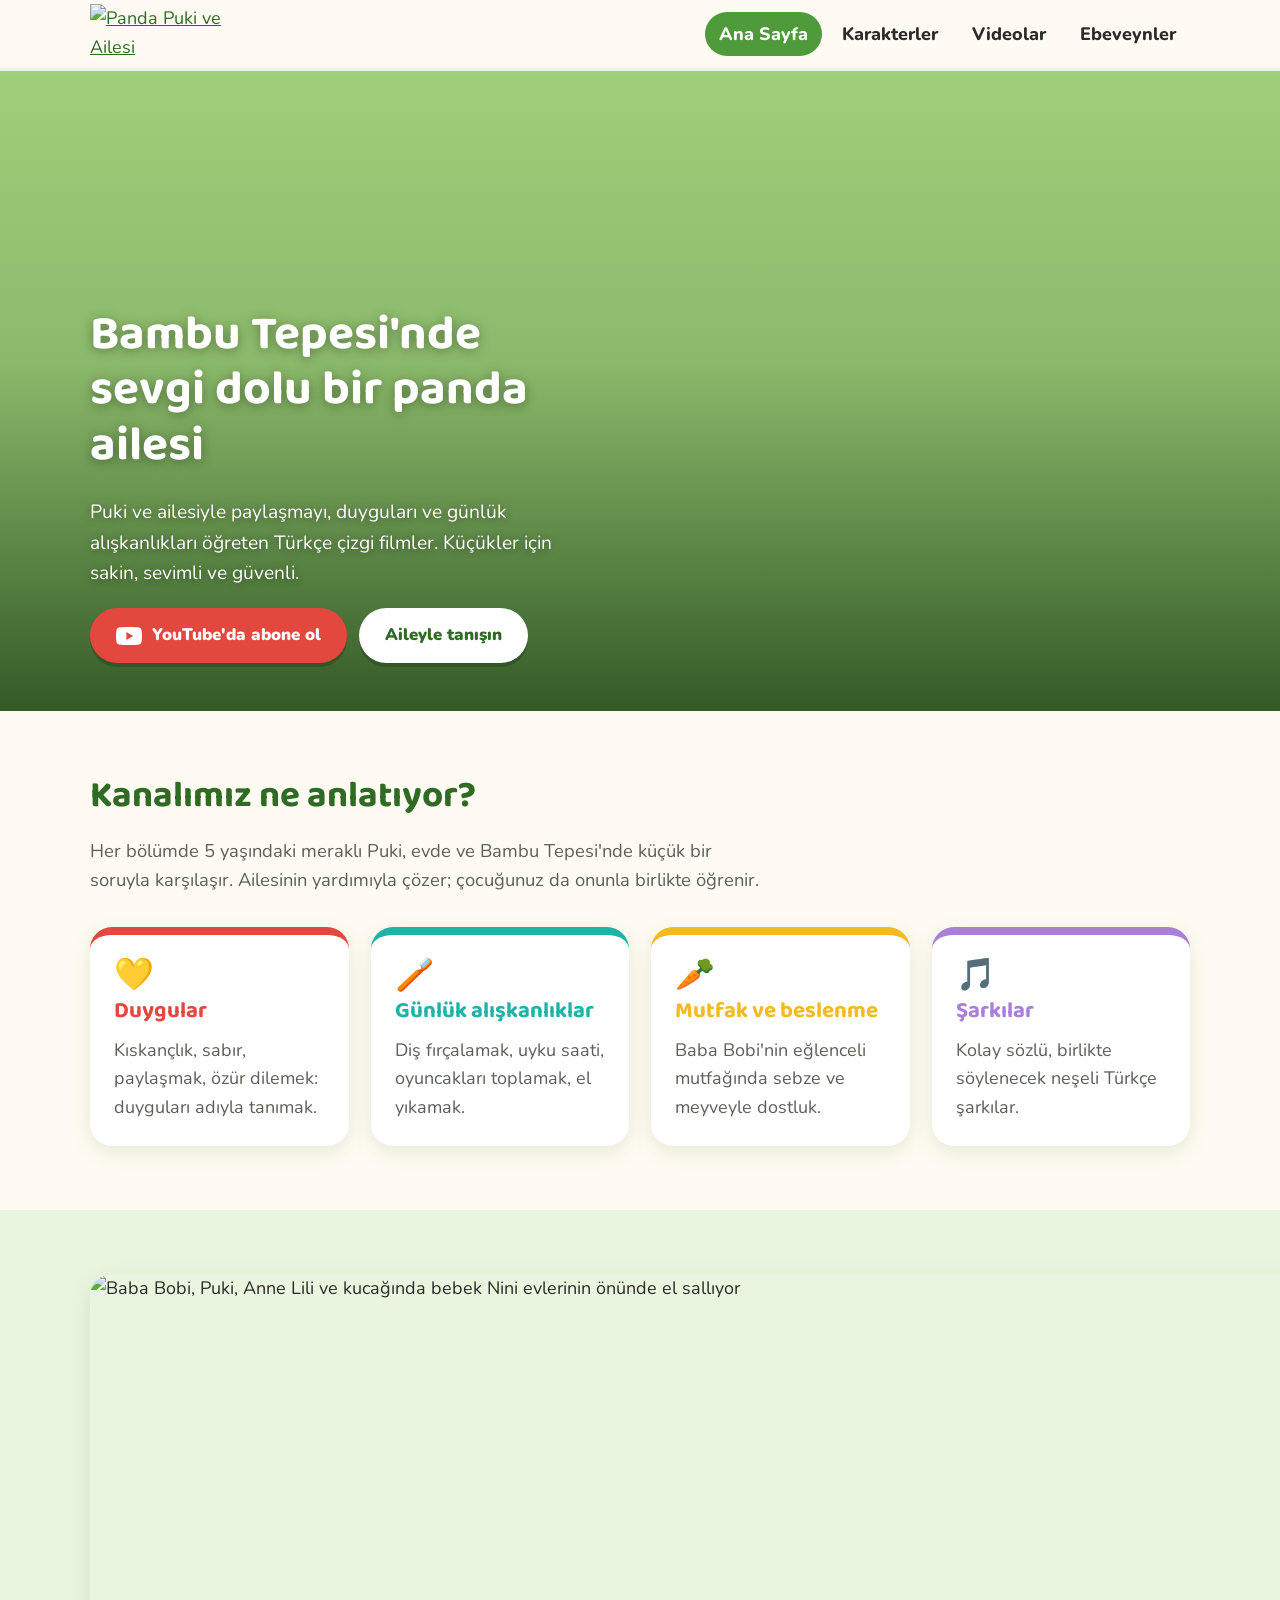
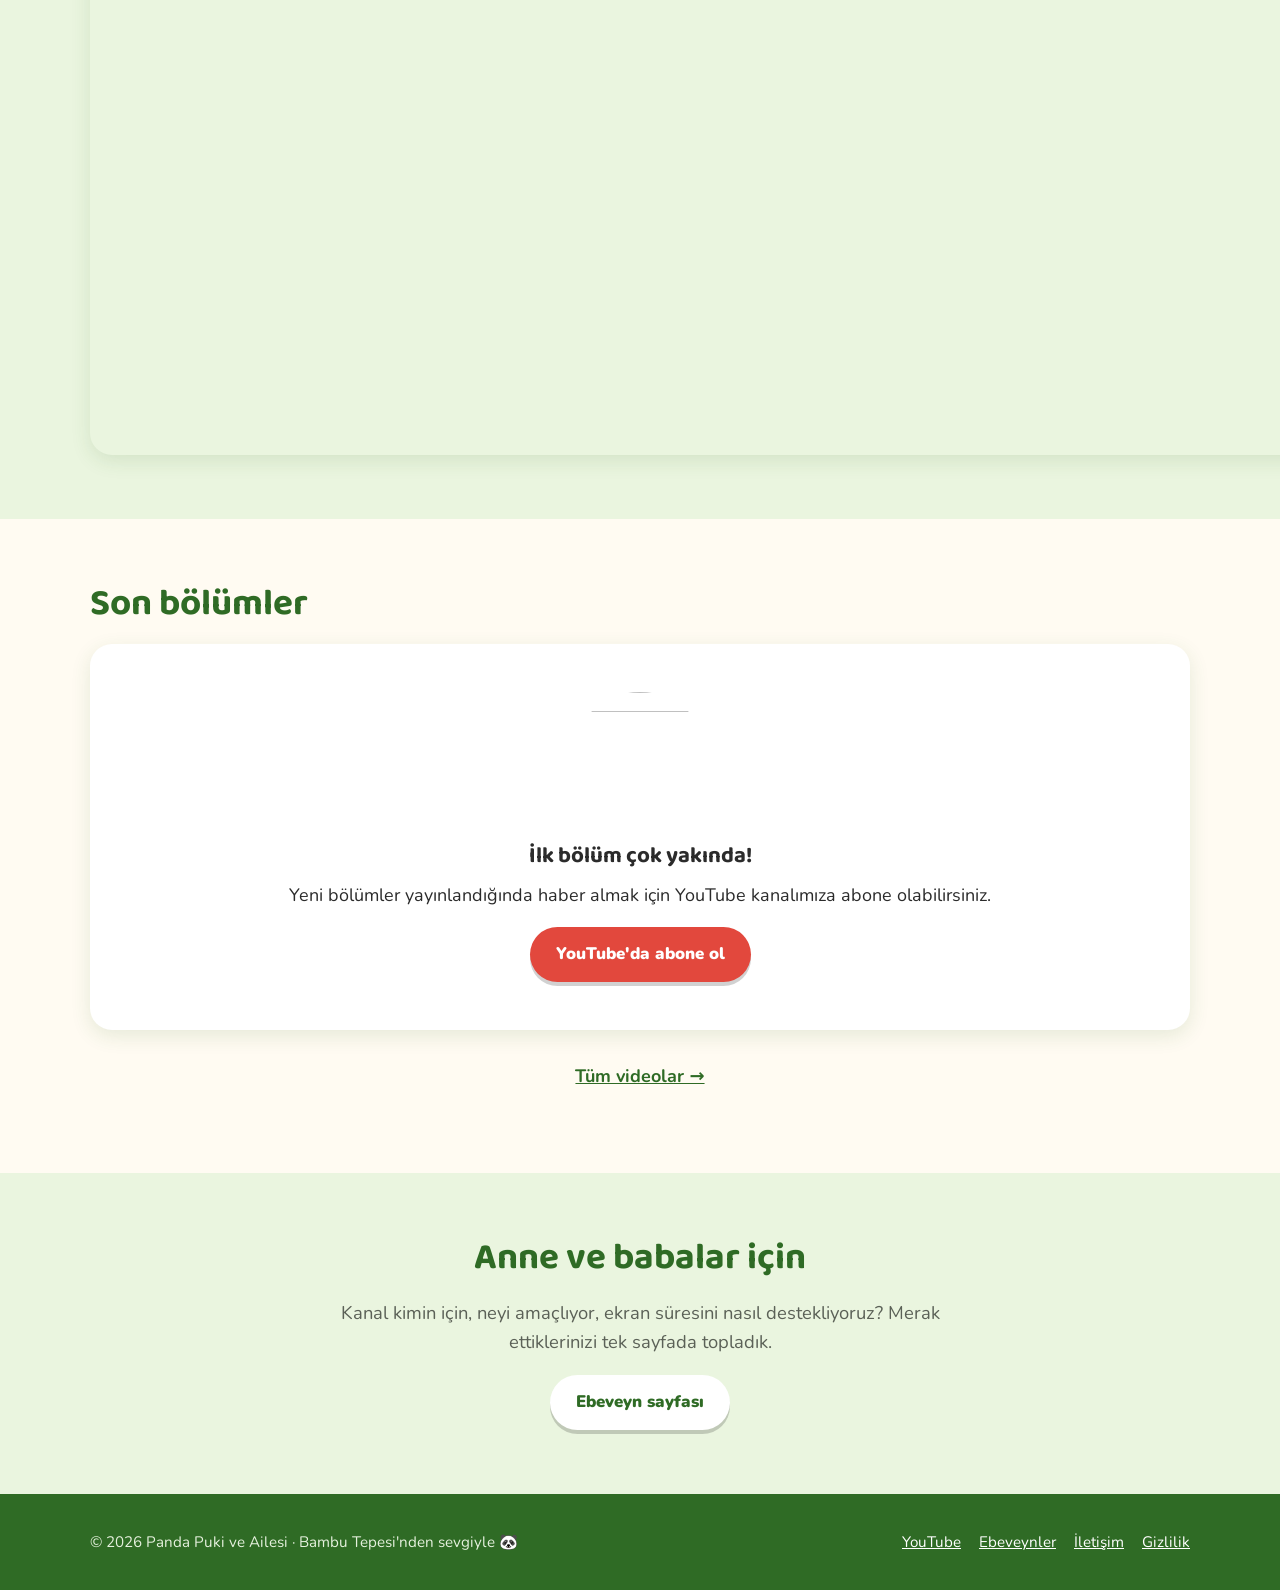
==== index.html @ 2f57e26a "Site dosyalari" ====
<!DOCTYPE html>
<html lang="tr">
<head>
<meta charset="utf-8">
<meta name="viewport" content="width=device-width, initial-scale=1">
<title>Panda Puki ve Ailesi</title>
<meta name="description" content="Panda Puki ve Ailesi: 2–6 yaş için Türkçe, sakin ve sevgi dolu çizgi film. Puki, minik kardeşi Nini, Anne Lili ve Baba Bobi Bambu Tepesi'nde.">
<link rel="canonical" href="https://www.pandapuki.com/">
<meta property="og:type" content="website">
<meta property="og:title" content="Panda Puki ve Ailesi">
<meta property="og:description" content="Panda Puki ve Ailesi: 2–6 yaş için Türkçe, sakin ve sevgi dolu çizgi film. Puki, minik kardeşi Nini, Anne Lili ve Baba Bobi Bambu Tepesi'nde.">
<meta property="og:url" content="https://www.pandapuki.com/">
<meta property="og:image" content="https://www.pandapuki.com/img/og.jpg">
<meta property="og:locale" content="tr_TR">
<meta name="theme-color" content="#4f9a3a">
<link rel="icon" type="image/png" href="img/favicon.png">
<link rel="apple-touch-icon" href="img/apple-touch-icon.png">
<link rel="preconnect" href="https://fonts.googleapis.com">
<link rel="preconnect" href="https://fonts.gstatic.com" crossorigin>
<link href="https://fonts.googleapis.com/css2?family=Baloo+2:wght@700;800&family=Nunito:wght@400;700;800;900&display=swap" rel="stylesheet">
<link rel="stylesheet" href="stil.css">
</head>
<body>
<header class="ust">
  <div class="kap">
    <a class="logo" href="index.html" aria-label="Panda Puki ve Ailesi ana sayfa"><img src="img/logo.png" alt="Panda Puki ve Ailesi" width="151" height="60"></a>
    <button class="menu-dugme" type="button" aria-controls="menu" aria-expanded="false">Menü</button>
    <nav aria-label="Ana menü"><ul class="menu" id="menu"><li><a href="index.html" aria-current="page">Ana Sayfa</a></li><li><a href="karakterler.html">Karakterler</a></li><li><a href="videolar.html">Videolar</a></li><li><a href="ebeveynler.html">Ebeveynler</a></li></ul></nav>
  </div>
</header>
<main>
<section class="kapak">
  <div class="kap">
    <h1>Bambu Tepesi'nde sevgi dolu bir panda ailesi</h1>
    <p>Puki ve ailesiyle paylaşmayı, duyguları ve günlük alışkanlıkları öğreten Türkçe çizgi filmler. Küçükler için sakin, sevimli ve güvenli.</p>
    <div class="dugmeler">
      <a class="dugme dugme-yt" href="https://www.youtube.com/@pandapukitv?sub_confirmation=1" target="_blank" rel="noopener"><svg viewBox="0 0 24 24" aria-hidden="true"><path fill="currentColor" d="M23.5 6.2a3 3 0 0 0-2.1-2.1C19.5 3.6 12 3.6 12 3.6s-7.5 0-9.4.5A3 3 0 0 0 .5 6.2 31 31 0 0 0 0 12a31 31 0 0 0 .5 5.8 3 3 0 0 0 2.1 2.1c1.9.5 9.4.5 9.4.5s7.5 0 9.4-.5a3 3 0 0 0 2.1-2.1A31 31 0 0 0 24 12a31 31 0 0 0-.5-5.8zM9.6 15.6V8.4l6.3 3.6-6.3 3.6z"/></svg> YouTube'da abone ol</a>
      <a class="dugme dugme-acik" href="karakterler.html">Aileyle tanışın</a>
    </div>
  </div>
</section>

<section class="bolum">
  <div class="kap">
    <h2>Kanalımız ne anlatıyor?</h2>
    <p class="giris-metni">Her bölümde 5 yaşındaki meraklı Puki, evde ve Bambu Tepesi'nde küçük bir soruyla karşılaşır. Ailesinin yardımıyla çözer; çocuğunuz da onunla birlikte öğrenir.</p>
    <div class="izgara bosluk-ust">
      <div class="deger" style="--renk: var(--kirmizi)"><div class="ikon">💛</div><h3>Duygular</h3><p>Kıskançlık, sabır, paylaşmak, özür dilemek: duyguları adıyla tanımak.</p></div>
      <div class="deger" style="--renk: var(--turkuaz)"><div class="ikon">🪥</div><h3>Günlük alışkanlıklar</h3><p>Diş fırçalamak, uyku saati, oyuncakları toplamak, el yıkamak.</p></div>
      <div class="deger" style="--renk: var(--sari)"><div class="ikon">🥕</div><h3>Mutfak ve beslenme</h3><p>Baba Bobi'nin eğlenceli mutfağında sebze ve meyveyle dostluk.</p></div>
      <div class="deger" style="--renk: var(--lila)"><div class="ikon">🎵</div><h3>Şarkılar</h3><p>Kolay sözlü, birlikte söylenecek neşeli Türkçe şarkılar.</p></div>
    </div>
  </div>
</section>

<section class="bolum bolum-yesil">
  <div class="kap yan-yana">
    <img src="img/aile.jpg" alt="Baba Bobi, Puki, Anne Lili ve kucağında bebek Nini evlerinin önünde el sallıyor" width="1400" height="781" loading="lazy">
    <div>
      <h2>Aileyle tanışın</h2>
      <p>Meraklı <strong>Puki</strong>, uykucu minik kardeşi <strong>Nini</strong>, sakin ve şefkatli <strong>Anne Lili</strong> ve mutfağı oyun alanına çeviren <strong>Baba Bobi</strong>.</p>
      <p>Pandalar birbirine çok benzediği için her birinin kendine ait bir rengi ve kıyafeti var; küçükler onları ilk bakışta tanır.</p>
      <a class="dugme dugme-yt" href="karakterler.html">Karakterleri gör</a>
    </div>
  </div>
</section>

<section class="bolum">
  <div class="kap">
    <h2>Son bölümler</h2>
    <div class="izgara" data-videolar="2"></div>
    <p class="ortala bosluk-ust"><a href="videolar.html"><strong>Tüm videolar →</strong></a></p>
  </div>
</section>

<section class="bolum bolum-yesil">
  <div class="kap ortala">
    <h2>Anne ve babalar için</h2>
    <p class="giris-metni">Kanal kimin için, neyi amaçlıyor, ekran süresini nasıl destekliyoruz? Merak ettiklerinizi tek sayfada topladık.</p>
    <a class="dugme dugme-acik" href="ebeveynler.html">Ebeveyn sayfası</a>
  </div>
</section>
</main>
<footer class="alt">
  <div class="kap">
    <div>© 2026 Panda Puki ve Ailesi · Bambu Tepesi'nden sevgiyle 🐼</div>
    <nav aria-label="Alt menü">
      <a href="https://www.youtube.com/@pandapukitv" target="_blank" rel="noopener">YouTube</a>
      <a href="ebeveynler.html">Ebeveynler</a>
      <a href="ebeveynler.html#iletisim">İletişim</a>
      <a href="ebeveynler.html#gizlilik">Gizlilik</a>
    </nav>
  </div>
</footer>
<script src="videolar-listesi.js"></script>
<script src="site.js"></script>
</body>
</html>
---- stil.css ----
/* Panda Puki ve Ailesi — site stili */
:root {
  --bambu: #4f9a3a;
  --bambu-koyu: #2f6b25;
  --bambu-acik: #eaf5df;
  --krem: #fffbf2;
  --kirmizi: #e2483d;
  --sari: #f5b921;
  --turkuaz: #1fb3a8;
  --lila: #a97fd8;
  --metin: #2b2b2b;
  --soluk: #5b6157;
  --kart: #ffffff;
  --golge: 0 6px 20px rgba(47, 107, 37, .12);
  --yuvarlak: 22px;
}

* { box-sizing: border-box; }
html { scroll-behavior: smooth; }
body {
  margin: 0;
  font-family: "Nunito", system-ui, -apple-system, "Segoe UI", sans-serif;
  font-size: 18px;
  line-height: 1.6;
  color: var(--metin);
  background: var(--krem);
}
img { max-width: 100%; height: auto; display: block; }
a { color: var(--bambu-koyu); }
h1, h2, h3 { font-family: "Baloo 2", "Nunito", sans-serif; line-height: 1.15; margin: 0 0 .5em; }
h1 { font-size: clamp(2rem, 5vw, 3rem); }
h2 { font-size: clamp(1.6rem, 4vw, 2.3rem); color: var(--bambu-koyu); }
h3 { font-size: 1.4rem; }
p { margin: 0 0 1em; }

.kap { width: min(1100px, 100% - 32px); margin-inline: auto; }

/* Üst menü */
.ust {
  position: sticky; top: 0; z-index: 10;
  background: rgba(255, 251, 242, .95);
  backdrop-filter: blur(6px);
  border-bottom: 3px solid var(--bambu-acik);
}
.ust .kap { display: flex; align-items: center; justify-content: space-between; gap: 12px; min-height: 68px; }
.ust .logo img { height: 60px; width: auto; }
.menu { display: flex; gap: 6px; list-style: none; margin: 0; padding: 0; }
.menu a {
  display: block; padding: 8px 14px; border-radius: 999px;
  text-decoration: none; font-weight: 800; color: var(--metin);
}
.menu a:hover { background: var(--bambu-acik); }
.menu a[aria-current="page"] { background: var(--bambu); color: #fff; }
.menu-dugme {
  display: none; border: 0; background: var(--bambu); color: #fff;
  font: inherit; font-weight: 800; padding: 8px 16px; border-radius: 999px; cursor: pointer;
}

@media (max-width: 760px) {
  .menu-dugme { display: block; }
  .menu {
    display: none; position: absolute; top: 100%; left: 0; right: 0;
    flex-direction: column; background: var(--krem); padding: 8px 16px 16px;
    border-bottom: 3px solid var(--bambu-acik);
  }
  .menu.acik { display: flex; }
  .menu a { padding: 12px 16px; }
}

/* Düğmeler */
.dugme {
  display: inline-flex; align-items: center; gap: 10px;
  padding: 14px 26px; border-radius: 999px;
  font-weight: 900; font-size: 1.05rem; text-decoration: none;
  box-shadow: 0 4px 0 rgba(0,0,0,.18); transition: transform .1s;
}
.dugme:hover { transform: translateY(-2px); }
.dugme-yt { background: var(--kirmizi); color: #fff; }
.dugme-acik { background: #fff; color: var(--bambu-koyu); }
.dugme-yt svg { width: 26px; height: 26px; }

/* Kapak */
.kapak {
  position: relative; overflow: hidden;
  min-height: min(78vh, 640px);
  display: flex; align-items: flex-end;
  background: #9fcf7a url("img/kapak.jpg") center 35% / cover no-repeat;
}
.kapak::after {
  content: ""; position: absolute; inset: 0;
  background: linear-gradient(to top, rgba(28, 64, 20, .82), rgba(28, 64, 20, .15) 55%, transparent);
}
.kapak .kap { position: relative; z-index: 1; padding: 40px 0 48px; color: #fff; }
.kapak h1 { max-width: 16ch; text-shadow: 0 2px 12px rgba(0,0,0,.35); }
.kapak p { font-size: 1.2rem; max-width: 40ch; text-shadow: 0 1px 8px rgba(0,0,0,.4); }
.dugmeler { display: flex; flex-wrap: wrap; gap: 12px; margin-top: 8px; }

/* Bölümler */
.bolum { padding: 64px 0; }
.bolum-yesil { background: var(--bambu-acik); }
.giris-metni { font-size: 1.15rem; max-width: 62ch; color: var(--soluk); }

.izgara { display: grid; gap: 22px; grid-template-columns: repeat(auto-fit, minmax(240px, 1fr)); }

.kart {
  background: var(--kart); border-radius: var(--yuvarlak);
  box-shadow: var(--golge); overflow: hidden;
}
.kart-ic { padding: 20px 22px 24px; }
.kart img { aspect-ratio: 4 / 3; object-fit: cover; width: 100%; }

/* Değer kutuları */
.deger { padding: 24px; border-radius: var(--yuvarlak); background: #fff; box-shadow: var(--golge); border-top: 8px solid var(--renk, var(--bambu)); }
.deger .ikon { font-size: 2rem; line-height: 1; margin-bottom: 8px; }
.deger h3 { color: var(--renk, var(--bambu-koyu)); }
.deger p { margin: 0; color: var(--soluk); }

/* Karakter kartları */
.karakter { border-top: 10px solid var(--renk); }
.karakter .etiket {
  display: inline-block; background: var(--renk); color: #fff;
  padding: 2px 14px; border-radius: 999px; font-weight: 800; font-size: .95rem; margin-bottom: 10px;
}
.karakter h3 { font-size: 1.8rem; margin-bottom: 6px; }
.karakter .soz { font-style: italic; font-weight: 700; color: var(--renk-koyu, var(--renk)); }
.karakter ul { padding-left: 1.1em; margin: 0; color: var(--soluk); }

.puki { --renk: var(--kirmizi); --renk-koyu: #b8322a; }
.nini { --renk: var(--lila); --renk-koyu: #7d55b0; }
.lili { --renk: var(--turkuaz); --renk-koyu: #13877e; }
.bobi { --renk: var(--sari); --renk-koyu: #a27200; }

.yan-yana { display: grid; gap: 32px; align-items: center; grid-template-columns: 1fr 1fr; }
.yan-yana img { border-radius: var(--yuvarlak); box-shadow: var(--golge); }
@media (max-width: 760px) { .yan-yana { grid-template-columns: 1fr; } }

/* Videolar */
.video-kutu { position: relative; aspect-ratio: 16 / 9; background: #1f3a18; }
.video-kutu iframe { position: absolute; inset: 0; width: 100%; height: 100%; border: 0; }
.bos-video {
  text-align: center; padding: 48px 24px; border-radius: var(--yuvarlak);
  background: #fff; box-shadow: var(--golge);
}
.bos-video img { width: 140px; margin: 0 auto 12px; border-radius: 50%; }

/* Ebeveynler */
.liste-tik { list-style: none; padding: 0; margin: 0; }
.liste-tik li { padding-left: 34px; position: relative; margin-bottom: 10px; }
.liste-tik li::before {
  content: "✓"; position: absolute; left: 0; top: 2px;
  width: 24px; height: 24px; border-radius: 50%; background: var(--bambu); color: #fff;
  display: grid; place-items: center; font-size: .8rem; font-weight: 900;
}
.iletisim-kutu {
  background: var(--bambu); color: #fff; border-radius: var(--yuvarlak);
  padding: 36px 28px; text-align: center;
}
.iletisim-kutu h2 { color: #fff; }
.iletisim-kutu .eposta { font-size: clamp(1.1rem, 4vw, 1.5rem); font-weight: 900; color: #fff; word-break: break-all; }

/* Alt bilgi */
.alt { background: var(--bambu-koyu); color: #e6f1de; padding: 36px 0; font-size: .95rem; }
.alt .kap { display: flex; flex-wrap: wrap; gap: 16px 32px; justify-content: space-between; align-items: center; }
.alt a { color: #fff; }
.alt nav { display: flex; flex-wrap: wrap; gap: 8px 18px; }

.ortala { text-align: center; }
.ortala .giris-metni { margin-inline: auto; }
.bosluk-ust { margin-top: 32px; }

/* Telefonda kapak: resim üstte, yazı altta */
@media (max-width: 760px) {
  .kapak {
    min-height: 0; padding-top: calc(42vw * 2 * 0.42 + 120px);
    background-color: var(--bambu-koyu);
    background-size: 210% auto; background-position: 52% 0;
  }
  .kapak::after { background: linear-gradient(to top, var(--bambu-koyu) 45%, rgba(47,107,37,0) 75%); }
  .kapak .kap { padding: 0 0 36px; }
}
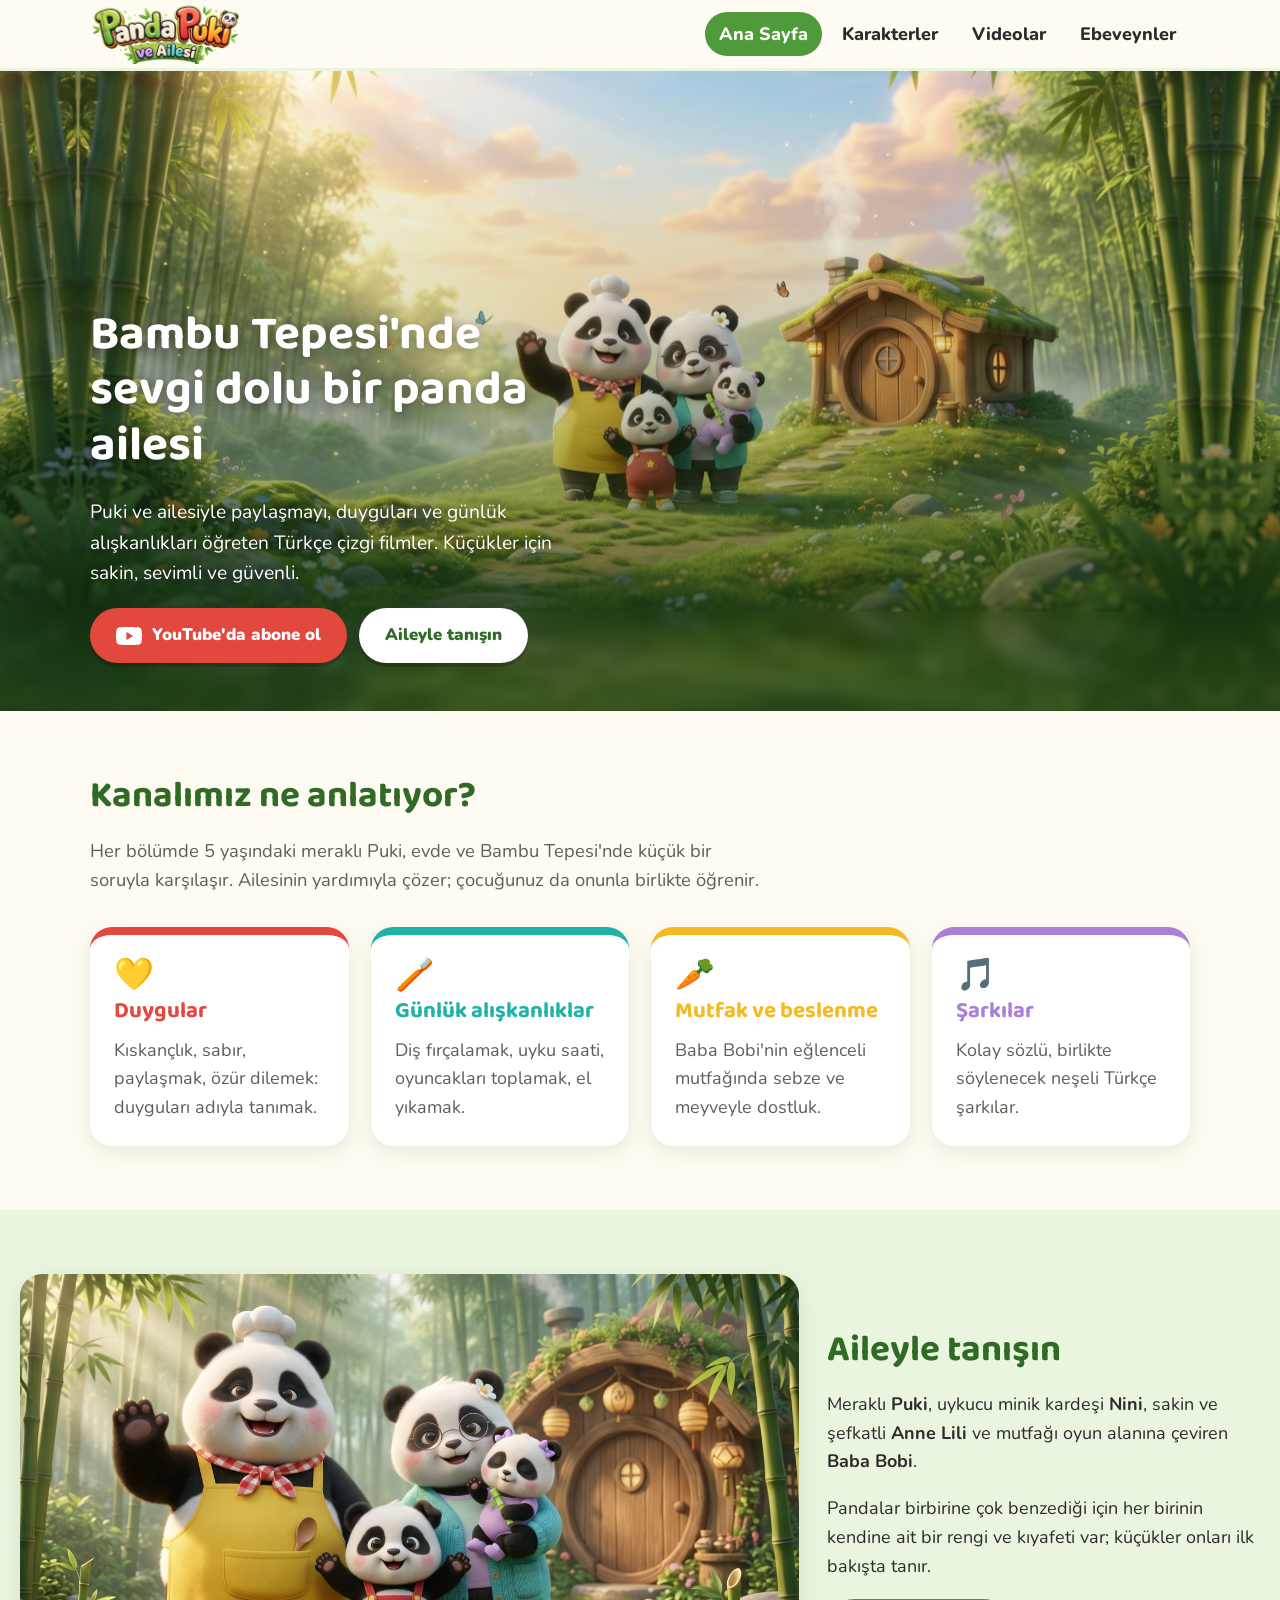
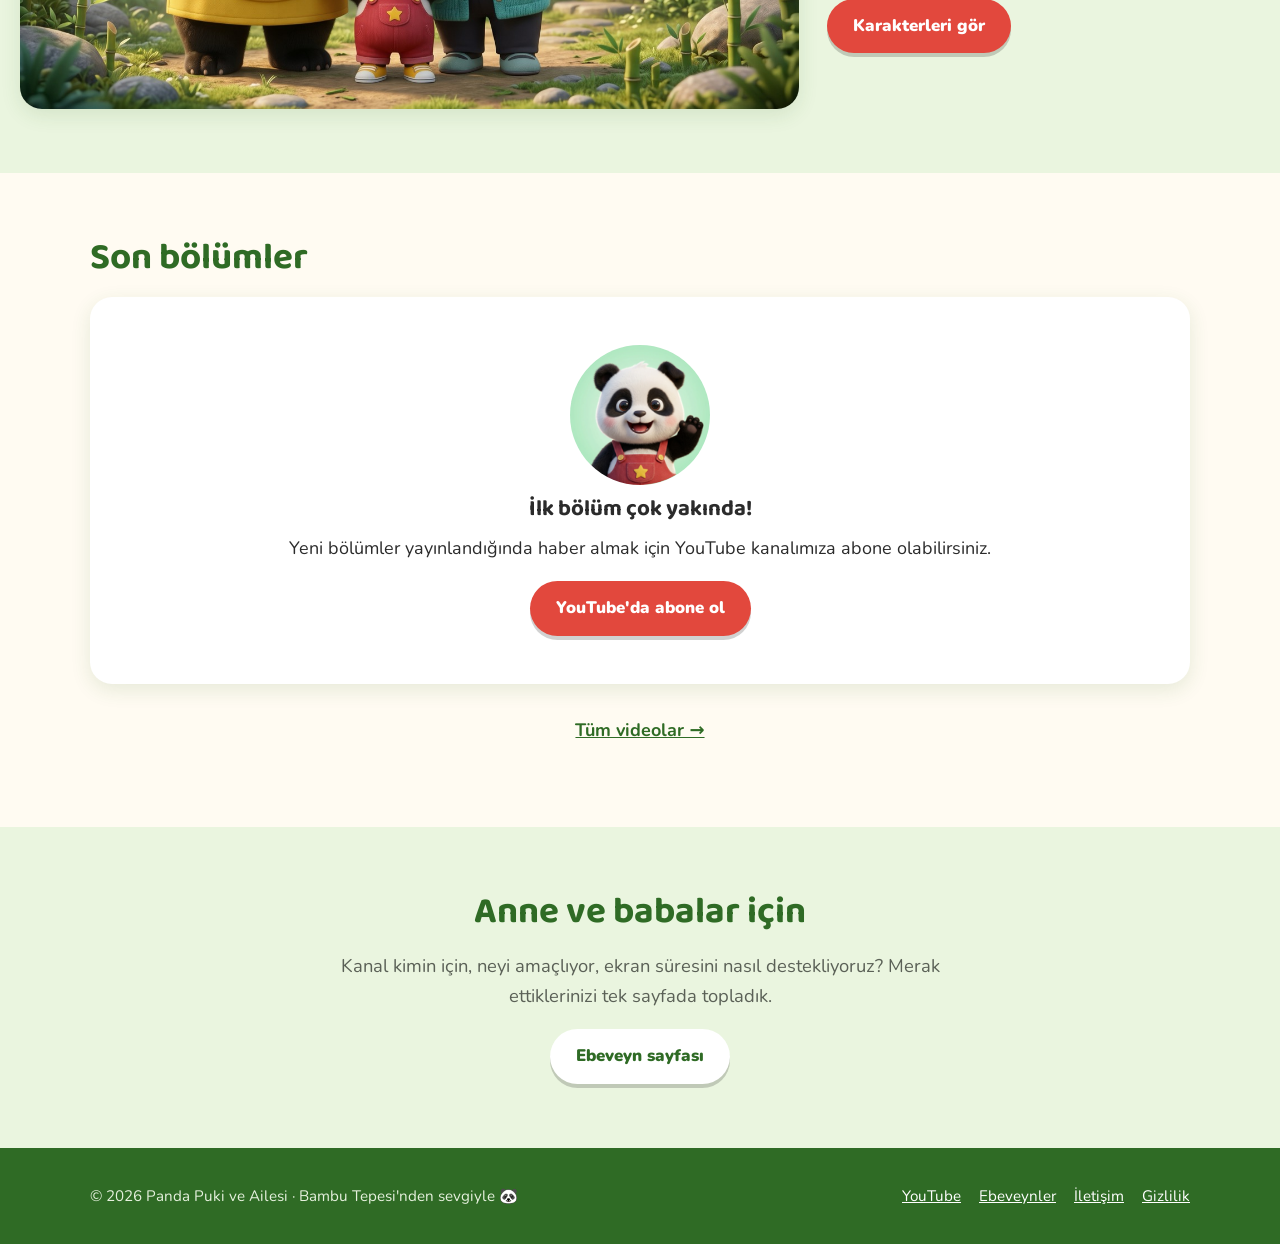
==== commit 7b52a68c: "Aile resmi büyütüldü, karakter kartlarında sevdikleri" ====
--- a/index.html
+++ b/index.html
@@ -54,7 +54,7 @@
 </section>
 
 <section class="bolum bolum-yesil">
-  <div class="kap yan-yana">
+  <div class="kap yan-yana aile-blok">
     <img src="img/aile.jpg" alt="Baba Bobi, Puki, Anne Lili ve kucağında bebek Nini evlerinin önünde el sallıyor" width="1400" height="781" loading="lazy">
     <div>
       <h2>Aileyle tanışın</h2>
--- a/stil.css
+++ b/stil.css
@@ -132,7 +132,9 @@
 
 .yan-yana { display: grid; gap: 32px; align-items: center; grid-template-columns: 1fr 1fr; }
 .yan-yana img { border-radius: var(--yuvarlak); box-shadow: var(--golge); }
-@media (max-width: 760px) { .yan-yana { grid-template-columns: 1fr; } }
+.yan-yana.aile-blok { grid-template-columns: 1.8fr 1fr; gap: 28px; width: min(1240px, 100% - 32px); }
+.karakter .sevdikleri { font-weight: 800; color: var(--renk-koyu, var(--renk)); margin: 0 0 4px; }
+@media (max-width: 760px) { .yan-yana, .yan-yana.aile-blok { grid-template-columns: 1fr; } }
 
 /* Videolar */
 .video-kutu { position: relative; aspect-ratio: 16 / 9; background: #1f3a18; }
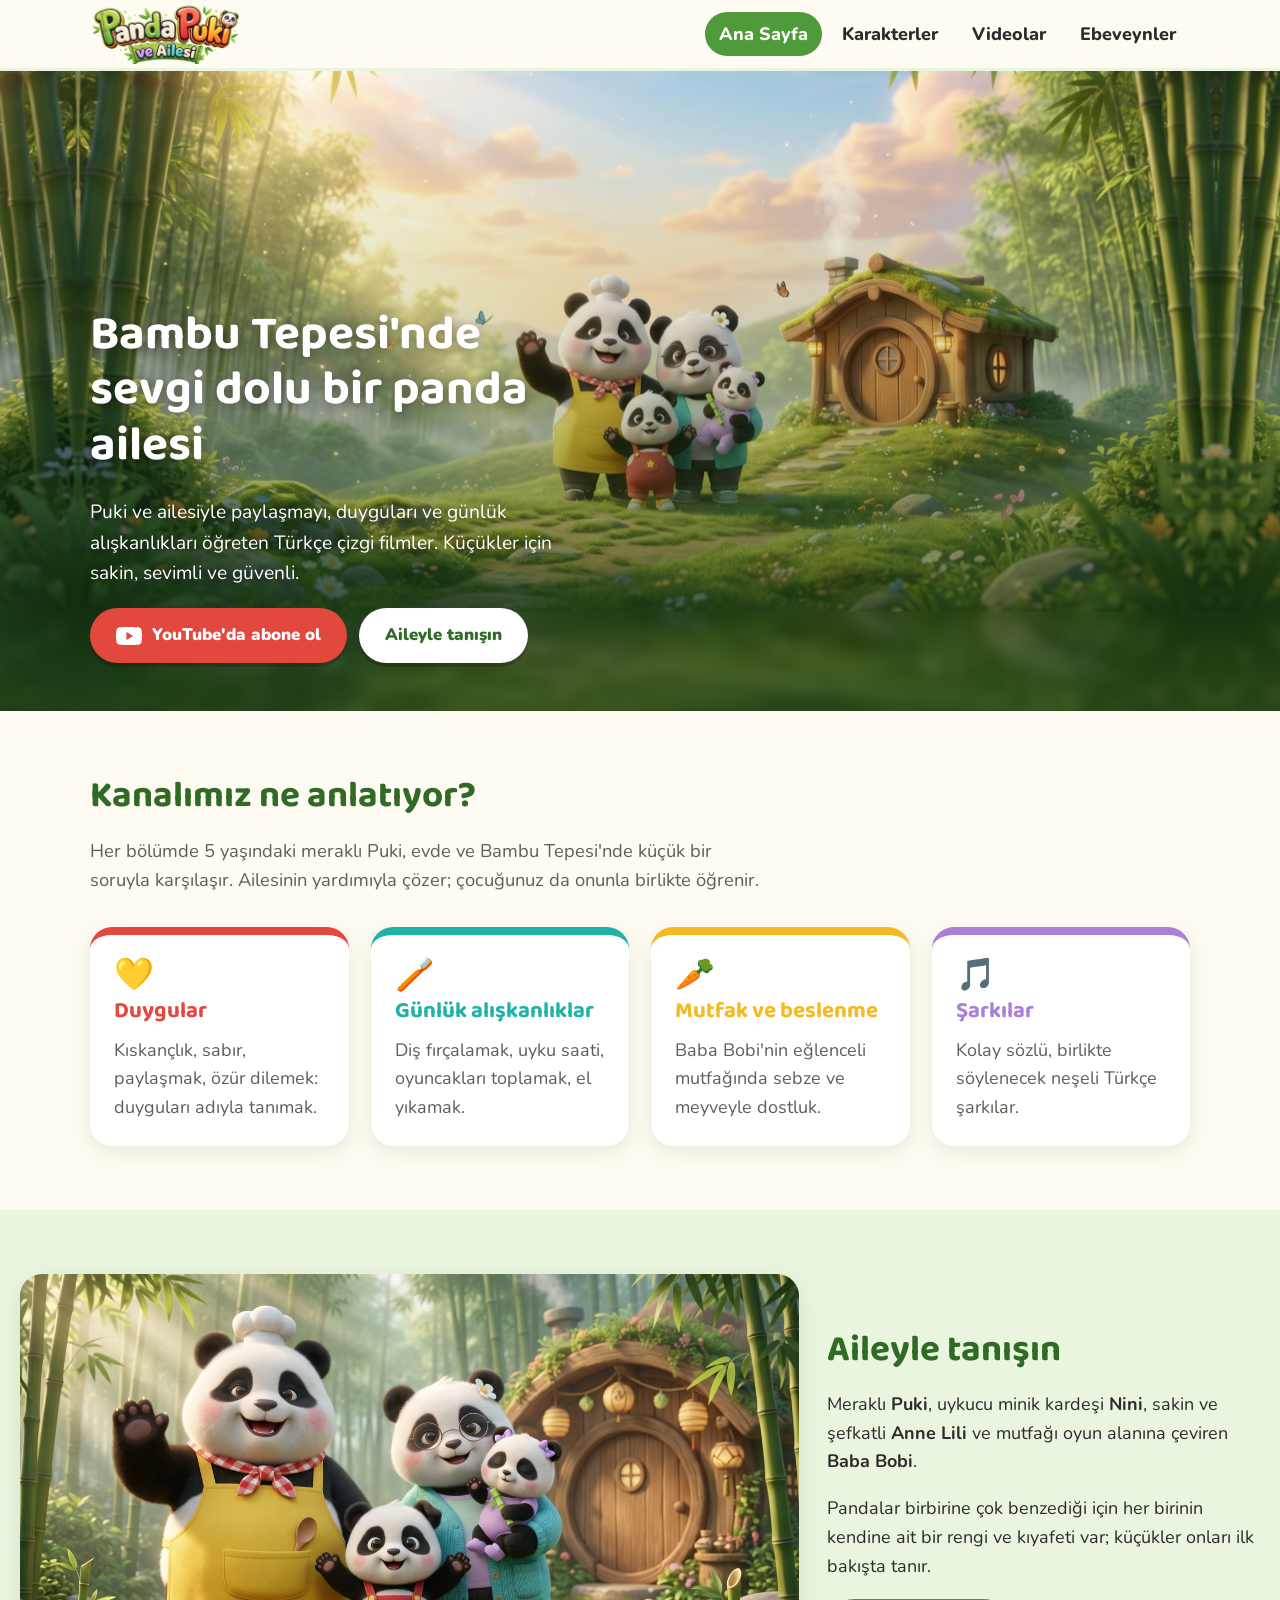
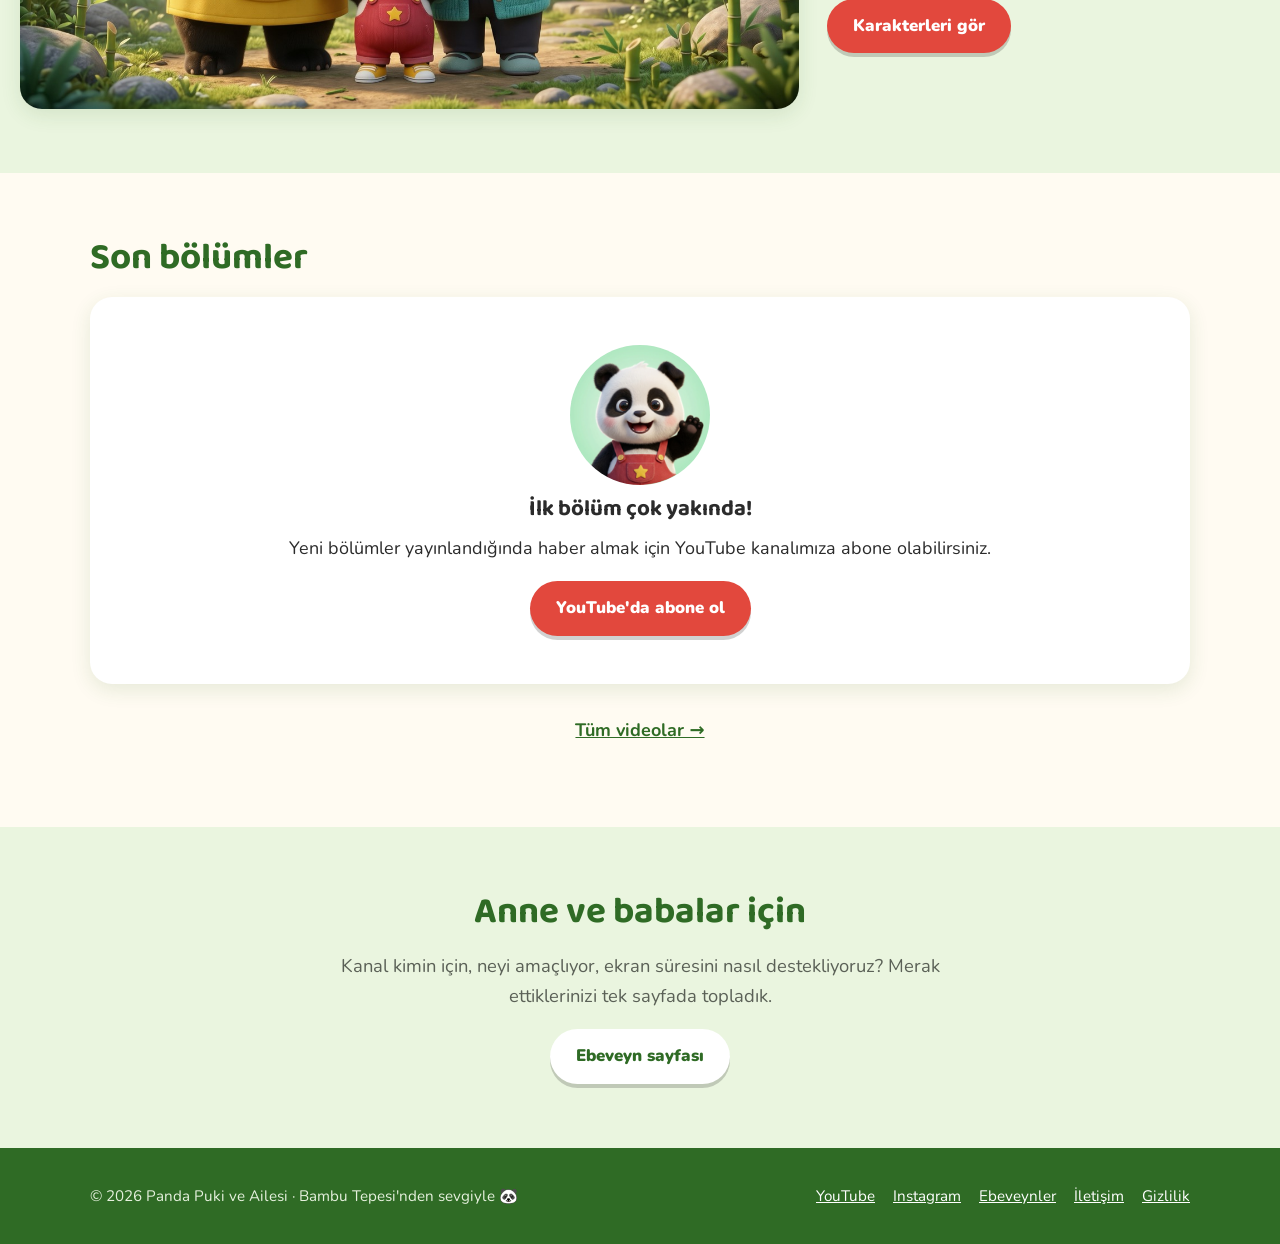
==== commit eb1fe541: "Instagram bağlantıları eklendi" ====
--- a/index.html
+++ b/index.html
@@ -86,6 +86,9 @@
     <div>© 2026 Panda Puki ve Ailesi · Bambu Tepesi'nden sevgiyle 🐼</div>
     <nav aria-label="Alt menü">
       <a href="https://www.youtube.com/@pandapukitv" target="_blank" rel="noopener">YouTube</a>
+      <a href="https://www.instagram.com/pandapukitv/" target="_blank" rel="noopener">Instagram</a>
+      <!-- Facebook sayfası açılınca: href'i yazın ve "hidden" kelimesini silin -->
+      <a href="#" target="_blank" rel="noopener" hidden>Facebook</a>
       <a href="ebeveynler.html">Ebeveynler</a>
       <a href="ebeveynler.html#iletisim">İletişim</a>
       <a href="ebeveynler.html#gizlilik">Gizlilik</a>
--- a/stil.css
+++ b/stil.css
@@ -78,6 +78,8 @@
 .dugme-yt { background: var(--kirmizi); color: #fff; }
 .dugme-acik { background: #fff; color: var(--bambu-koyu); }
 .dugme-yt svg { width: 26px; height: 26px; }
+.dugme-ig { background: linear-gradient(45deg, #f09433, #dc2743 50%, #bc1888); color: #fff; }
+.dugme-ig svg { width: 22px; height: 22px; }
 
 /* Kapak */
 .kapak {
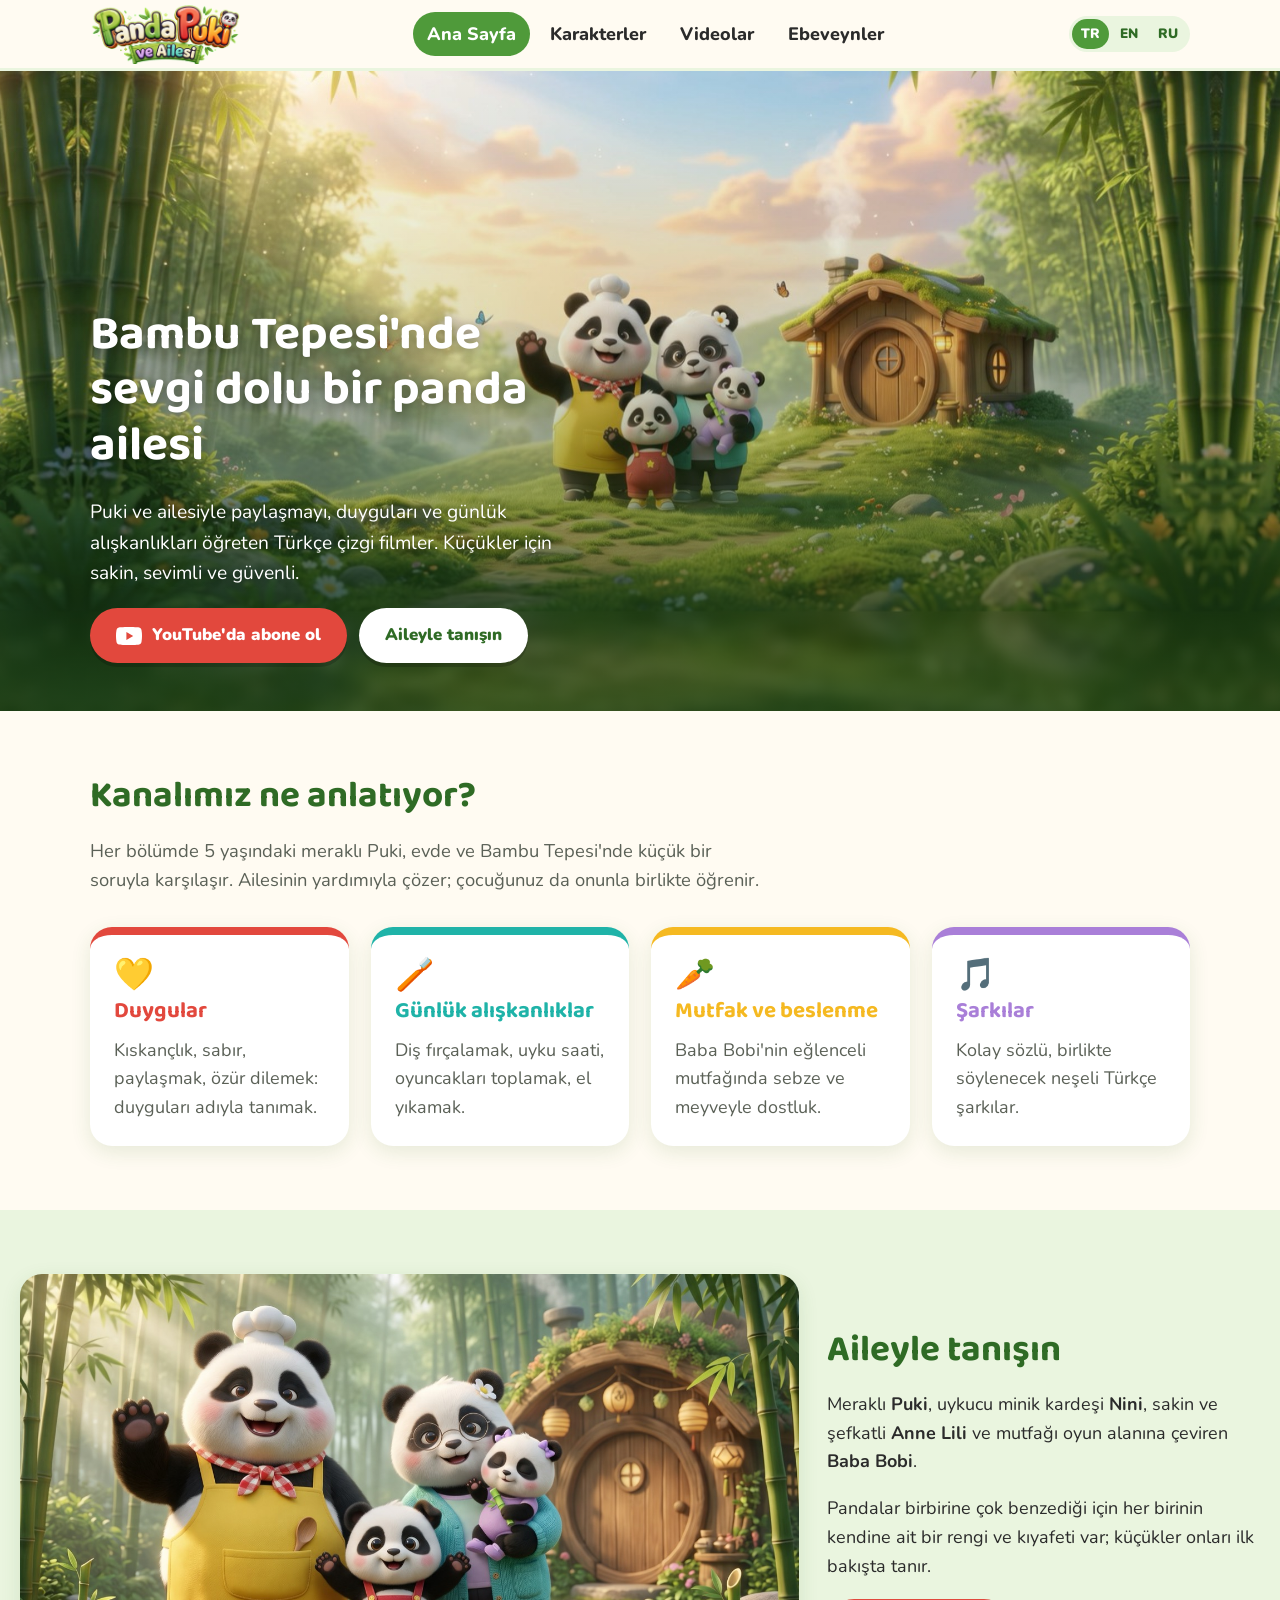
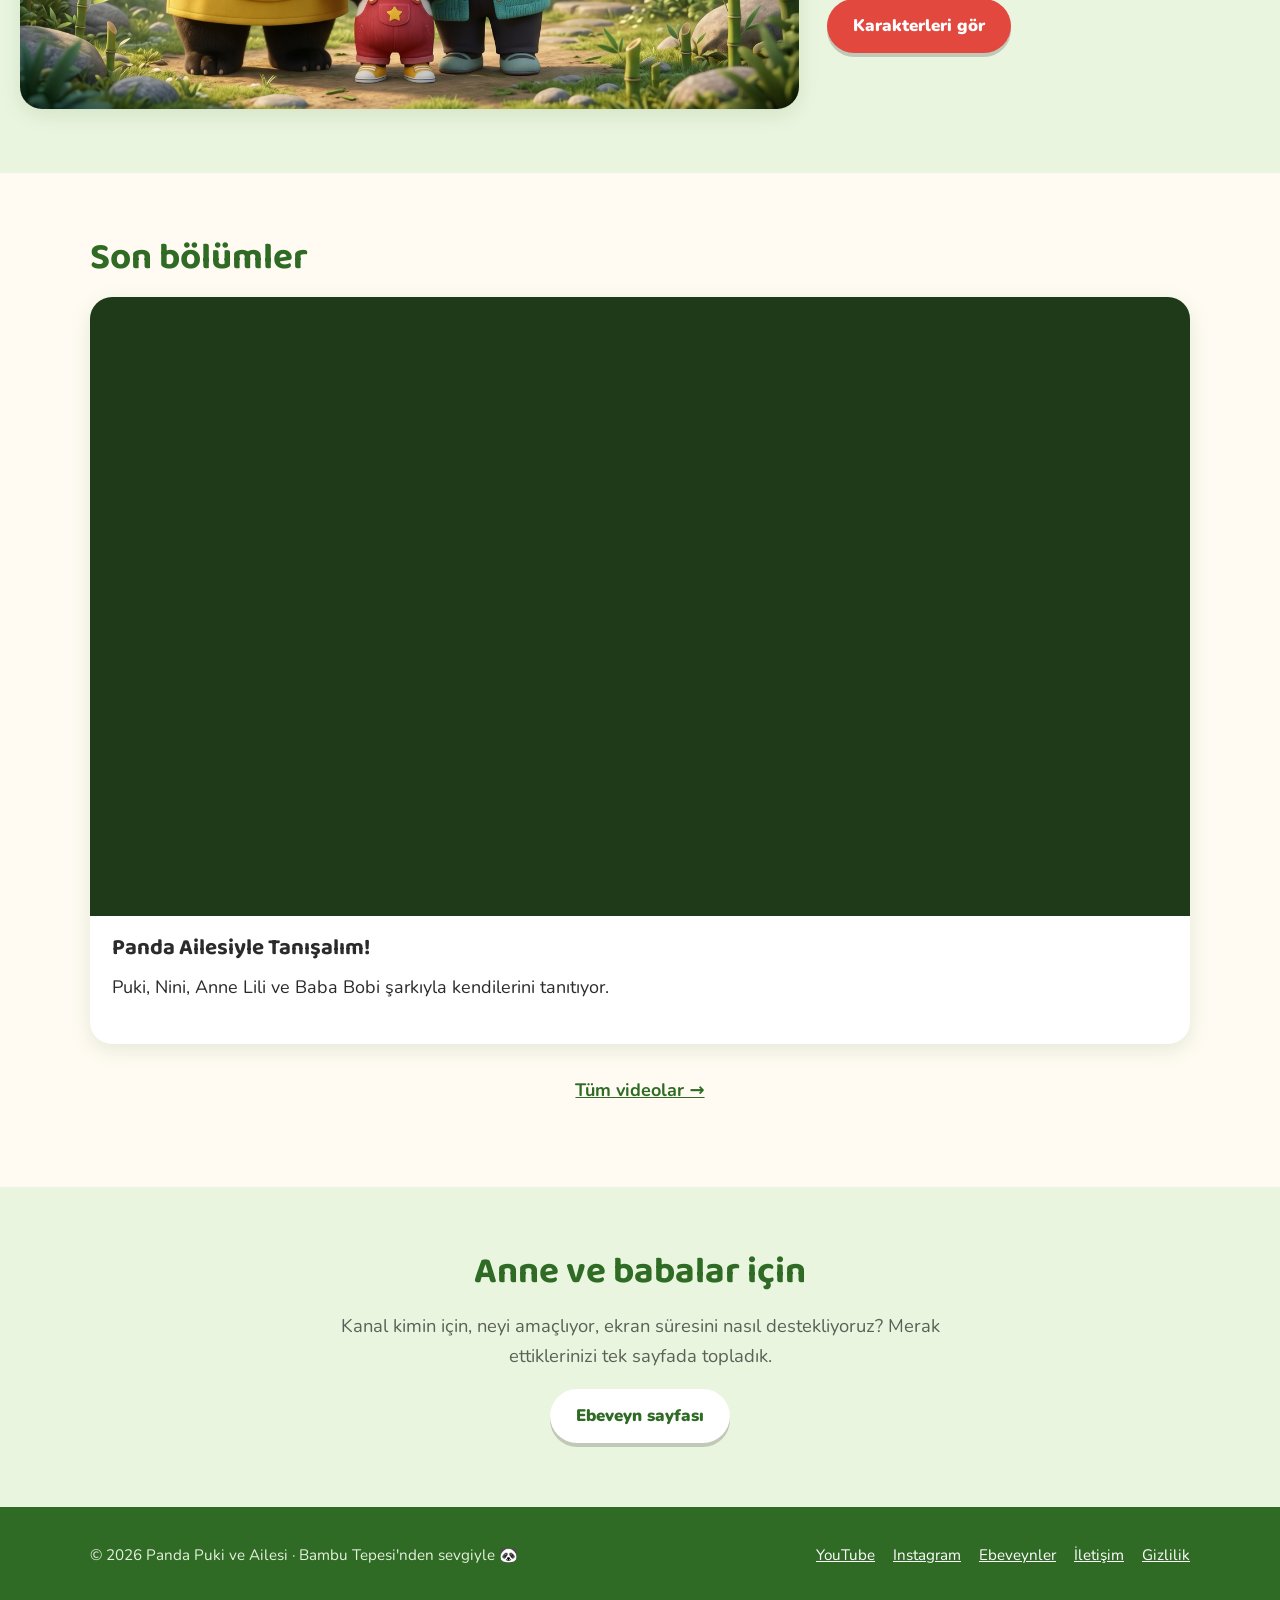
==== commit 65d99744: "Add language switcher, hreflang and first video" ====
--- a/index.html
+++ b/index.html
@@ -6,6 +6,10 @@
 <title>Panda Puki ve Ailesi</title>
 <meta name="description" content="Panda Puki ve Ailesi: 2–6 yaş için Türkçe, sakin ve sevgi dolu çizgi film. Puki, minik kardeşi Nini, Anne Lili ve Baba Bobi Bambu Tepesi'nde.">
 <link rel="canonical" href="https://www.pandapuki.com/">
+<link rel="alternate" hreflang="tr" href="https://www.pandapuki.com/">
+<link rel="alternate" hreflang="en" href="https://www.pandapuki.com/en/">
+<link rel="alternate" hreflang="ru" href="https://www.pandapuki.com/ru/">
+<link rel="alternate" hreflang="x-default" href="https://www.pandapuki.com/">
 <meta property="og:type" content="website">
 <meta property="og:title" content="Panda Puki ve Ailesi">
 <meta property="og:description" content="Panda Puki ve Ailesi: 2–6 yaş için Türkçe, sakin ve sevgi dolu çizgi film. Puki, minik kardeşi Nini, Anne Lili ve Baba Bobi Bambu Tepesi'nde.">
@@ -26,6 +30,7 @@
     <a class="logo" href="index.html" aria-label="Panda Puki ve Ailesi ana sayfa"><img src="img/logo.png" alt="Panda Puki ve Ailesi" width="151" height="60"></a>
     <button class="menu-dugme" type="button" aria-controls="menu" aria-expanded="false">Menü</button>
     <nav aria-label="Ana menü"><ul class="menu" id="menu"><li><a href="index.html" aria-current="page">Ana Sayfa</a></li><li><a href="karakterler.html">Karakterler</a></li><li><a href="videolar.html">Videolar</a></li><li><a href="ebeveynler.html">Ebeveynler</a></li></ul></nav>
+    <nav class="dil" aria-label="Dil seçimi"><a href="/" hreflang="tr" lang="tr" aria-current="true">TR</a><a href="/en/" hreflang="en" lang="en">EN</a><a href="/ru/" hreflang="ru" lang="ru">RU</a></nav>
   </div>
 </header>
 <main>
--- a/stil.css
+++ b/stil.css
@@ -67,6 +67,23 @@
   .menu a { padding: 12px 16px; }
 }
 
+/* Dil seçimi */
+.dil { display: flex; gap: 2px; background: var(--bambu-acik); border-radius: 999px; padding: 3px; }
+.dil a {
+  display: block; padding: 4px 9px; border-radius: 999px; font-size: .85rem;
+  font-weight: 900; text-decoration: none; color: var(--bambu-koyu);
+}
+.dil a:hover { background: #fff; }
+.dil a[aria-current="true"] { background: var(--bambu); color: #fff; }
+.dil-notu {
+  background: #fff; border-left: 6px solid var(--sari); border-radius: 14px;
+  padding: 12px 16px; max-width: 62ch; box-shadow: var(--golge); color: var(--soluk);
+}
+@media (max-width: 760px) {
+  .ust .menu-dugme { margin-left: auto; }
+  .dil a { padding: 4px 7px; }
+}
+
 /* Düğmeler */
 .dugme {
   display: inline-flex; align-items: center; gap: 10px;
